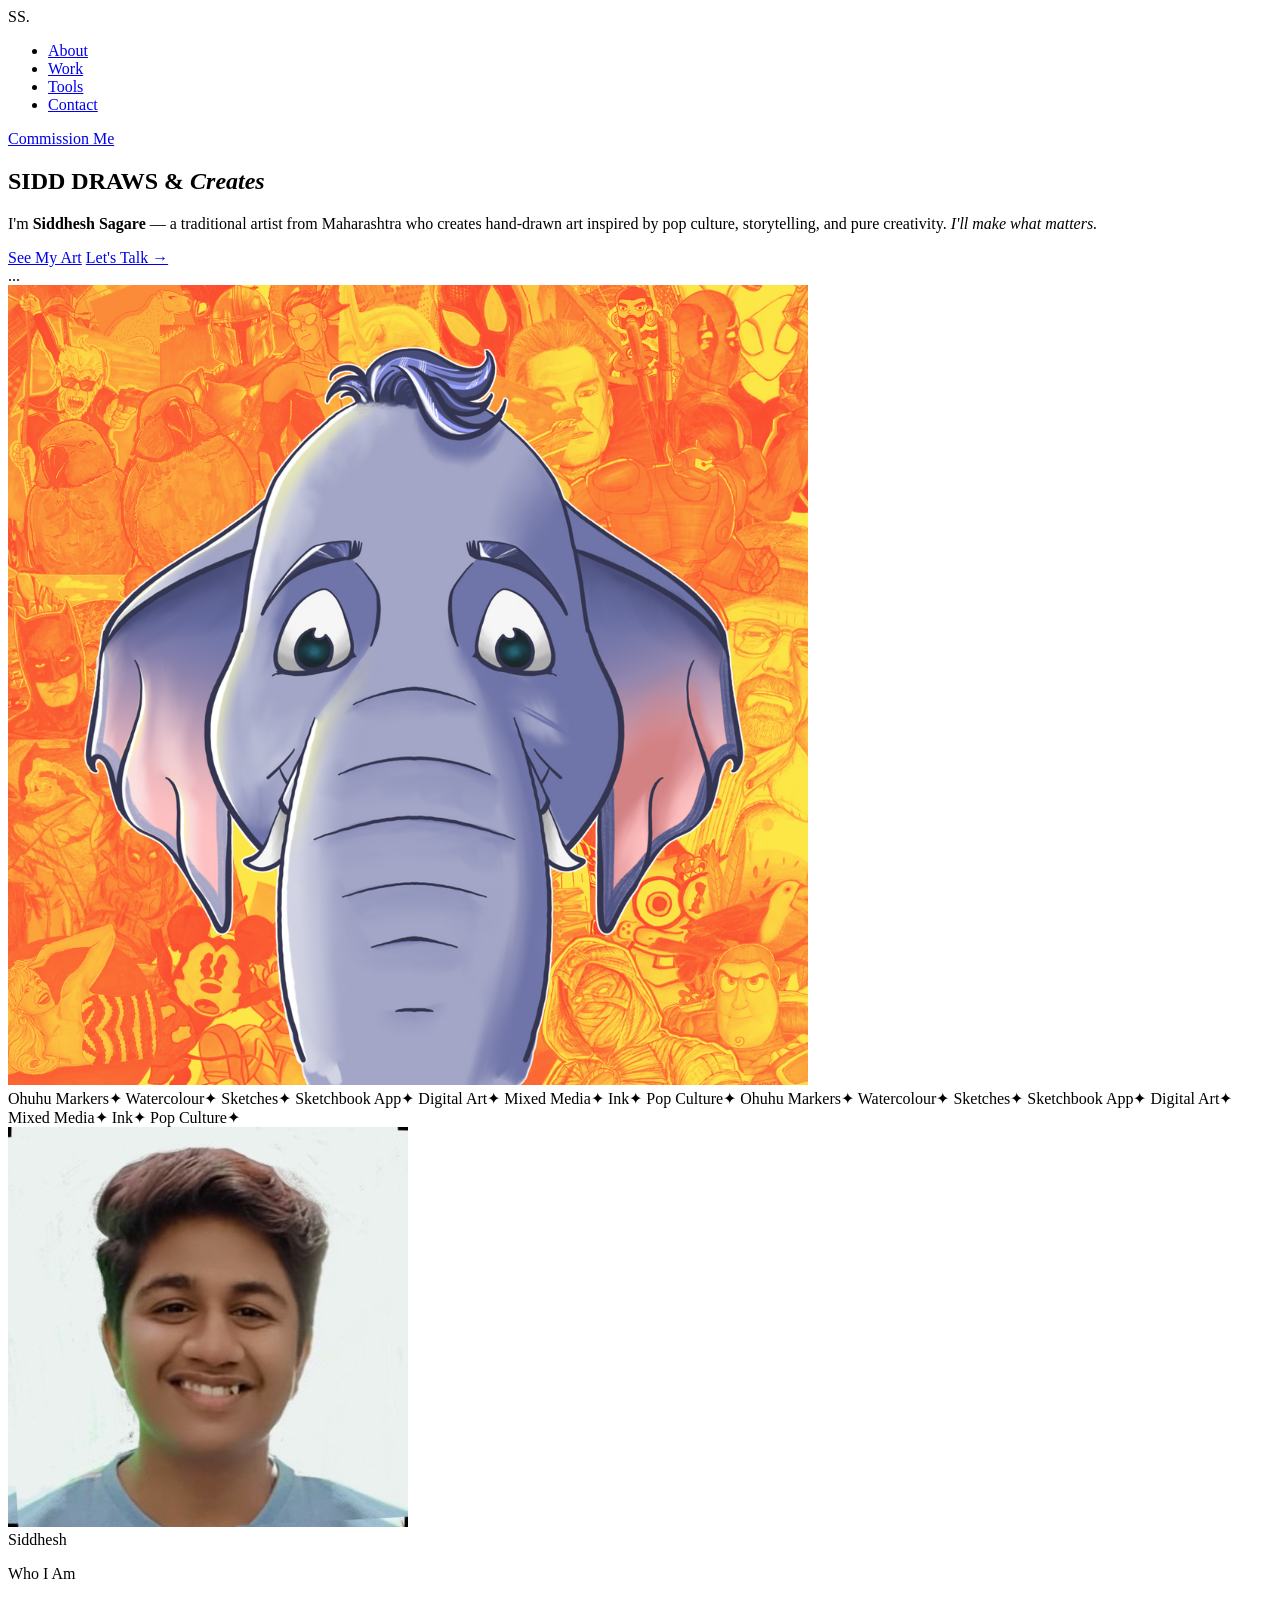
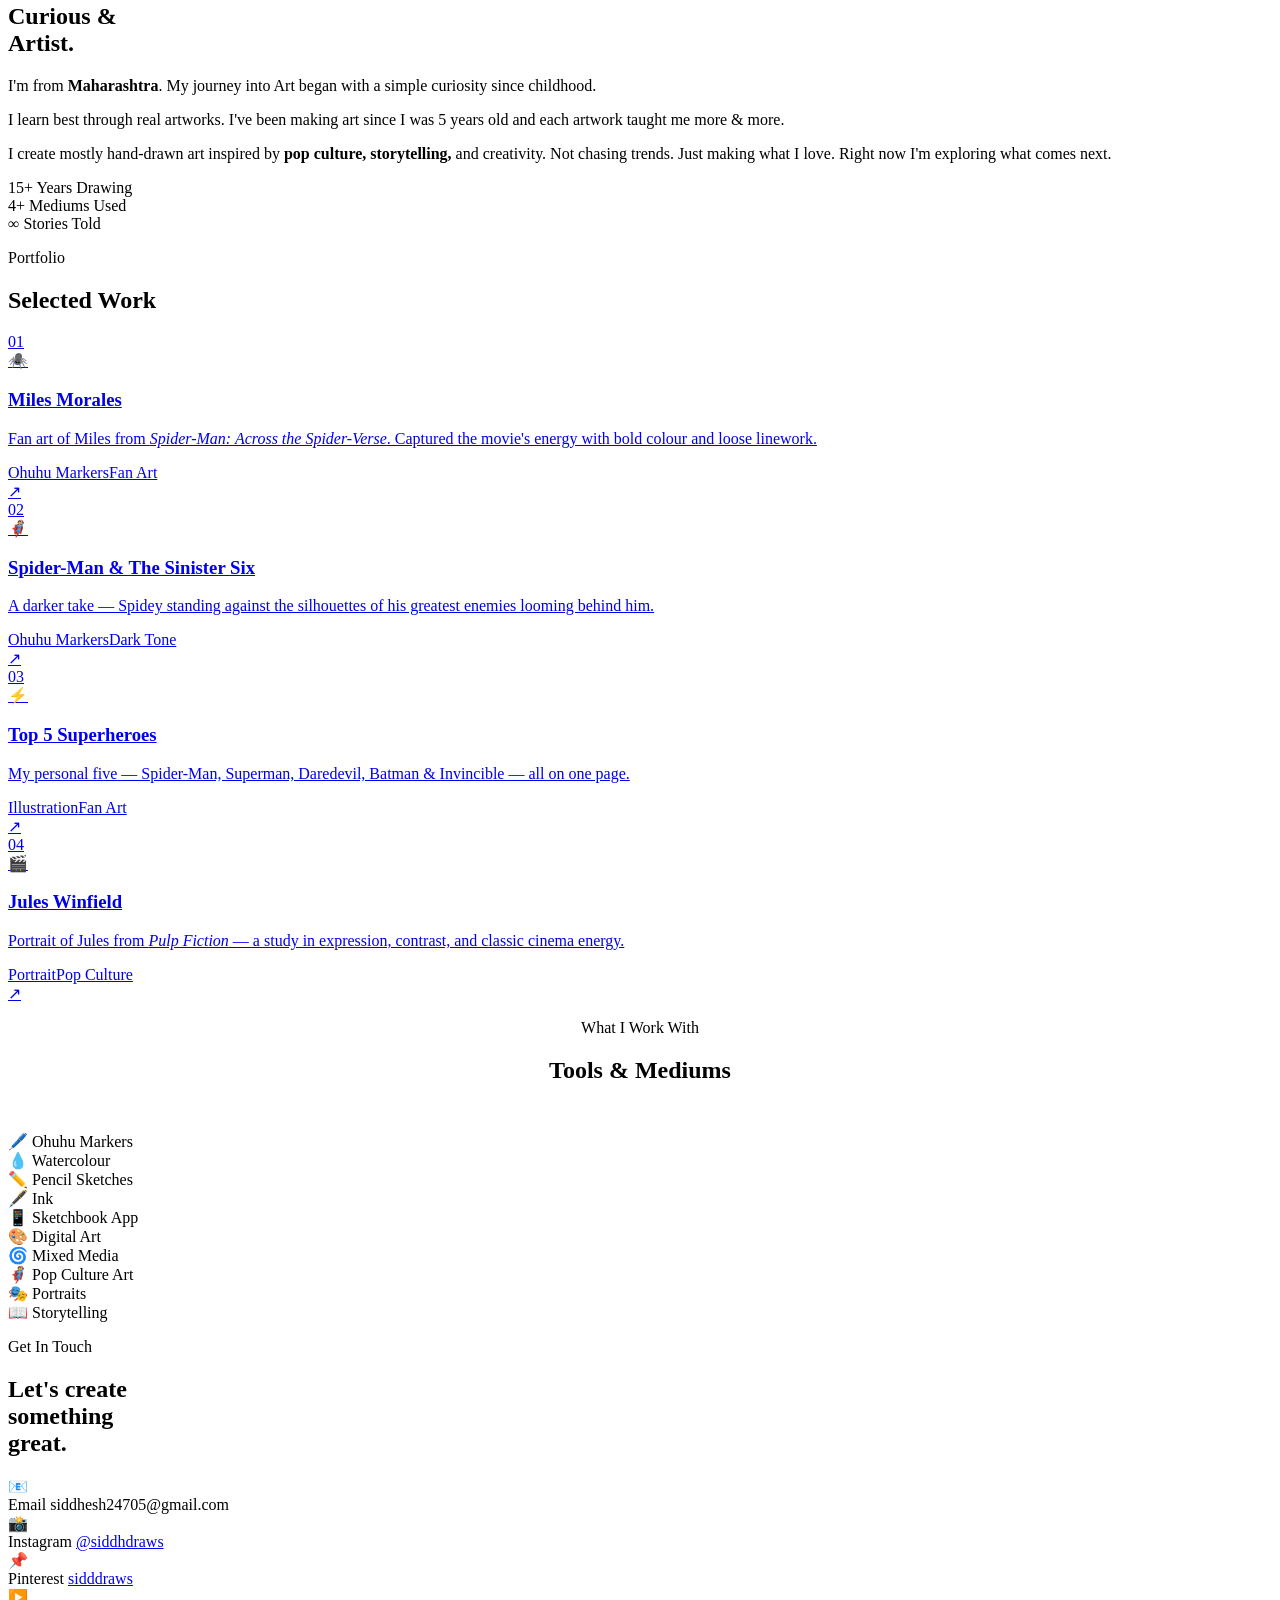
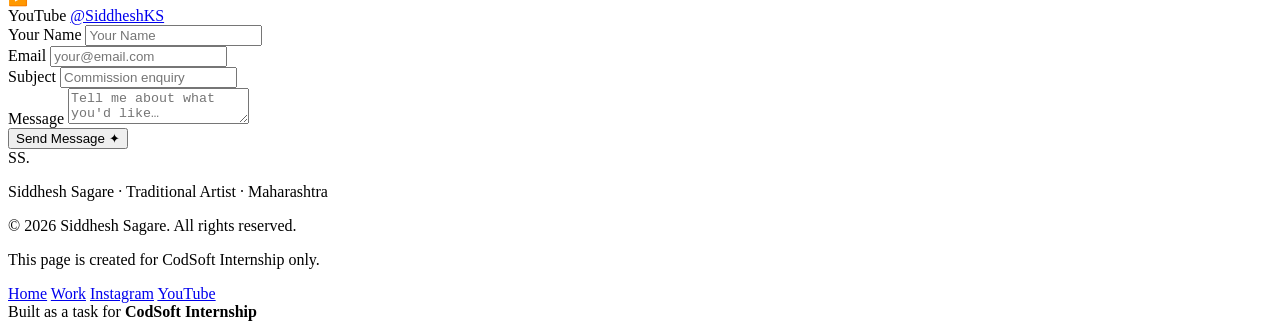
==== Task2LandingPage/index.html @ ad5e5bc5 "Add files via upload" ====
<!DOCTYPE html>
<html lang="en">
<head>
  <meta charset="UTF-8"/>
  <meta name="viewport" content="width=device-width, initial-scale=1.0"/>
  <title>Siddhesh Sagare — Artist</title>
  <link href="https://fonts.googleapis.com/css2?family=Bebas+Neue&family=Plus+Jakarta+Sans:ital,wght@0,300;0,400;0,500;0,700;1,300&display=swap" rel="stylesheet"/>
  <link rel="stylesheet" href="landing-style.css"/>
</head>
<body>

  <nav>
    <div class="nav-logo">SS<span>.</span></div>
    <ul class="nav-links">
      <li><a href="#about">About</a></li>
      <li><a href="#work">Work</a></li>
      <li><a href="#skills">Tools</a></li>
      <li><a href="#contact">Contact</a></li>
    </ul>
    <a href="#contact" class="nav-cta">Commission Me</a>
  </nav>

  <!-- Hero Section -->
  <section id="hero">
    <div class="hero-bg-blobs">
      <div class="blob blob-1"></div>
      <div class="blob blob-2"></div>
      <div class="blob blob-3"></div>
    </div>
      <h1 class="hero-title">
        <span class="line-1">SIDD</span>
        <span class="line-2">DRAWS</span>
        <span class="line-3">&amp; <em>Creates</em></span>
      </h1>
      <p class="hero-sub">
        I'm <strong>Siddhesh Sagare</strong> — a traditional artist from Maharashtra who
        creates hand-drawn art inspired by pop culture, storytelling, and pure creativity.
        <em>I'll make what matters.</em>
      </p>
      <div class="hero-actions">
        <a href="#work" class="btn btn-fill">See My Art</a>
        <a href="#contact" class="btn btn-ghost">Let's Talk →</a>
      </div>
    </div>
    <div class="hero-content">
  ...
</div>

<div class="hero-mascot">
  <img src="Sidd Draws.png" alt="Sidd's Mascot"/>
</div>

    <!-- Used duplicate for these to look seamless -->
    <div class="hero-ticker">
      <div class="ticker-track">
        <span>Ohuhu Markers</span><span>✦</span>
        <span>Watercolour</span><span>✦</span>
        <span>Sketches</span><span>✦</span>
        <span>Sketchbook App</span><span>✦</span>
        <span>Digital Art</span><span>✦</span>
        <span>Mixed Media</span><span>✦</span>
        <span>Ink</span><span>✦</span>
        <span>Pop Culture</span><span>✦</span>
        <span>Ohuhu Markers</span><span>✦</span>
        <span>Watercolour</span><span>✦</span>
        <span>Sketches</span><span>✦</span>
        <span>Sketchbook App</span><span>✦</span>
        <span>Digital Art</span><span>✦</span>
        <span>Mixed Media</span><span>✦</span>
        <span>Ink</span><span>✦</span>
        <span>Pop Culture</span><span>✦</span>
      </div>
    </div>
  </section>

  <!-- about -->
  <section id="about">
    <div class="about-left">
      <div class="about-img-wrap">
        <img src="image.jpg" alt="Siddhesh Sagare" class="about-img"/>
        <div class="img-badge">Siddhesh</div>
        <div class="img-deco-ring"></div>
      </div>
    </div>

    <div class="about-right">
      <p class="section-eyebrow">Who I Am</p>
      <h2 class="section-heading">Curious &amp; <br/><span>Artist.</span></h2>
      <p class="about-text">
        I'm from <strong>Maharashtra</strong>. My journey into Art began with a simple
        curiosity since childhood.
      </p>
      <p class="about-text">
        I learn best through real artworks. I've been making art since I was 5 years old
        and each artwork taught me more &amp; more.
      </p>
      <p class="about-text">
        I create mostly hand-drawn art inspired by <strong>pop culture, storytelling,</strong>
        and creativity. Not chasing trends. Just making what I love.
        Right now I'm exploring what comes next.
      </p>

      <div class="about-stats">
        <div class="stat">
          <span class="stat-num">15+</span>
          <span class="stat-label">Years Drawing</span>
        </div>
        <div class="stat">
          <span class="stat-num">4+</span>
          <span class="stat-label">Mediums Used</span>
        </div>
        <div class="stat">
          <span class="stat-num">∞</span>
          <span class="stat-label">Stories Told</span>
        </div>
      </div>
    </div>
  </section>

  <!-- work -->
  <section id="work">
    <div class="work-header">
      <p class="section-eyebrow">Portfolio</p>
      <h2 class="section-heading">Selected <span>Work</span></h2>
    </div>

    <div class="work-grid">

      <a href="https://pin.it/4pFc9XEiw" target="_blank" class="work-card wc-orange">
        <div class="wc-number">01</div>
        <div class="wc-emoji">🕷️</div>
        <div class="wc-body">
          <h3>Miles Morales</h3>
          <p>Fan art of Miles from <em>Spider-Man: Across the Spider-Verse</em>. Captured the movie's energy with bold colour and loose linework.</p>
          <div class="wc-tags"><span>Ohuhu Markers</span><span>Fan Art</span></div>
        </div>
        <div class="wc-arrow">↗</div>
      </a>

      <a href="https://pin.it/7Cn7TcxVR" target="_blank" class="work-card wc-purple">
        <div class="wc-number">02</div>
        <div class="wc-emoji">🦸</div>
        <div class="wc-body">
          <h3>Spider-Man &amp; The Sinister Six</h3>
          <p>A darker take — Spidey standing against the silhouettes of his greatest enemies looming behind him.</p>
          <div class="wc-tags"><span>Ohuhu Markers</span><span>Dark Tone</span></div>
        </div>
        <div class="wc-arrow">↗</div>
      </a>

      <a href="https://www.instagram.com/siddhdraws/p/DJD36uYTCyK/" target="_blank" class="work-card wc-red">
        <div class="wc-number">03</div>
        <div class="wc-emoji">⚡</div>
        <div class="wc-body">
          <h3>Top 5 Superheroes</h3>
          <p>My personal five — Spider-Man, Superman, Daredevil, Batman &amp; Invincible — all on one page.</p>
          <div class="wc-tags"><span>Illustration</span><span>Fan Art</span></div>
        </div>
        <div class="wc-arrow">↗</div>
      </a>

      <a href="https://www.instagram.com/siddhdraws/p/C-nLR69qb-f/" target="_blank" class="work-card wc-teal">
        <div class="wc-number">04</div>
        <div class="wc-emoji">🎬</div>
        <div class="wc-body">
          <h3>Jules Winfield</h3>
          <p>Portrait of Jules from <em>Pulp Fiction</em> — a study in expression, contrast, and classic cinema energy.</p>
          <div class="wc-tags"><span>Portrait</span><span>Pop Culture</span></div>
        </div>
        <div class="wc-arrow">↗</div>
      </a>

    </div>
  </section>

  <!-- skills section -->
  <section id="skills">
    <p class="section-eyebrow" style="text-align:center;">What I Work With</p>
    <h2 class="section-heading" style="text-align:center; margin-bottom:48px;">Tools &amp; Mediums</h2>
    <div class="skills-wrap">
      <div class="skill-pill sp-orange"><span>🖊️</span> Ohuhu Markers</div>
      <div class="skill-pill sp-blue"><span>💧</span> Watercolour</div>
      <div class="skill-pill sp-yellow"><span>✏️</span> Pencil Sketches</div>
      <div class="skill-pill sp-pink"><span>🖋️</span> Ink</div>
      <div class="skill-pill sp-teal"><span>📱</span> Sketchbook App</div>
      <div class="skill-pill sp-purple"><span>🎨</span> Digital Art</div>
      <div class="skill-pill sp-green"><span>🌀</span> Mixed Media</div>
      <div class="skill-pill sp-yellow"><span>🦸</span> Pop Culture Art</div>
      <div class="skill-pill sp-pink"><span>🎭</span> Portraits</div>
      <div class="skill-pill sp-orange"><span>📖</span> Storytelling</div>
    </div>
  </section>

  <!-- contact -->
  <section id="contact">
    <div class="contact-inner">
      <div class="contact-left">
        <p class="section-eyebrow">Get In Touch</p>
        <h2 class="contact-heading">Let's create<br/><span>something</span><br/>great.</h2>
        <div class="contact-details">
          <div class="cd-item">
            <span class="cd-icon">📧</span>
            <div>
              <span class="cd-label">Email</span>
              <span class="cd-val">siddhesh24705@gmail.com</span>
            </div>
          </div>
          <div class="cd-item">
            <span class="cd-icon">📸</span>
            <div>
              <span class="cd-label">Instagram</span>
              <a class="cd-val cd-link" href="https://www.instagram.com/siddhdraws/" target="_blank">@siddhdraws</a>
            </div>
          </div>
          <div class="cd-item">
            <span class="cd-icon">📌</span>
            <div>
              <span class="cd-label">Pinterest</span>
              <a class="cd-val cd-link" href="https://www.pinterest.com/sidddraws/" target="_blank">sidddraws</a>
            </div>
          </div>
          <div class="cd-item">
            <span class="cd-icon">▶️</span>
            <div>
              <span class="cd-label">YouTube</span>
              <a class="cd-val cd-link" href="https://www.youtube.com/@SiddheshKS" target="_blank">@SiddheshKS</a>
            </div>
          </div>
        </div>
      </div>

      <div class="contact-right">
        <div class="contact-form">
          <div class="form-row">
            <div class="form-group">
              <label>Your Name</label>
              <input type="text" placeholder="Your Name"/>
            </div>
            <div class="form-group">
              <label>Email</label>
              <input type="email" placeholder="your@email.com"/>
            </div>
          </div>
          <div class="form-group">
            <label>Subject</label>
            <input type="text" placeholder="Commission enquiry"/>
          </div>
          <div class="form-group">
            <label>Message</label>
            <textarea placeholder="Tell me about what you'd like…"></textarea>
          </div>
          <button class="btn btn-fill btn-full">Send Message ✦</button>
        </div>
      </div>
    </div>
  </section>

  <!-- footer -->
  <footer>
    <div class="footer-inner">
      <div class="footer-left">
        <div class="footer-logo">SS<span>.</span></div>
        <p>Siddhesh Sagare · Traditional Artist · Maharashtra</p>
        <p class="footer-copy">© 2026 Siddhesh Sagare. All rights reserved.</p>
        <p class="footer-copy">This page is created for CodSoft Internship only.</p>
      </div>
      <div class="footer-links">
        <a href="#hero">Home</a>
        <a href="#work">Work</a>
        <a href="https://www.instagram.com/siddhdraws/" target="_blank">Instagram</a>
        <a href="https://www.youtube.com/@SiddheshKS" target="_blank">YouTube</a>
      </div>
      <div class="footer-badge">
        <span>Built as a task for</span>
        <strong>CodSoft Internship</strong>
      </div>
    </div>
  </footer>

  <script src="landing-script.js"></script>
</body>
</html>
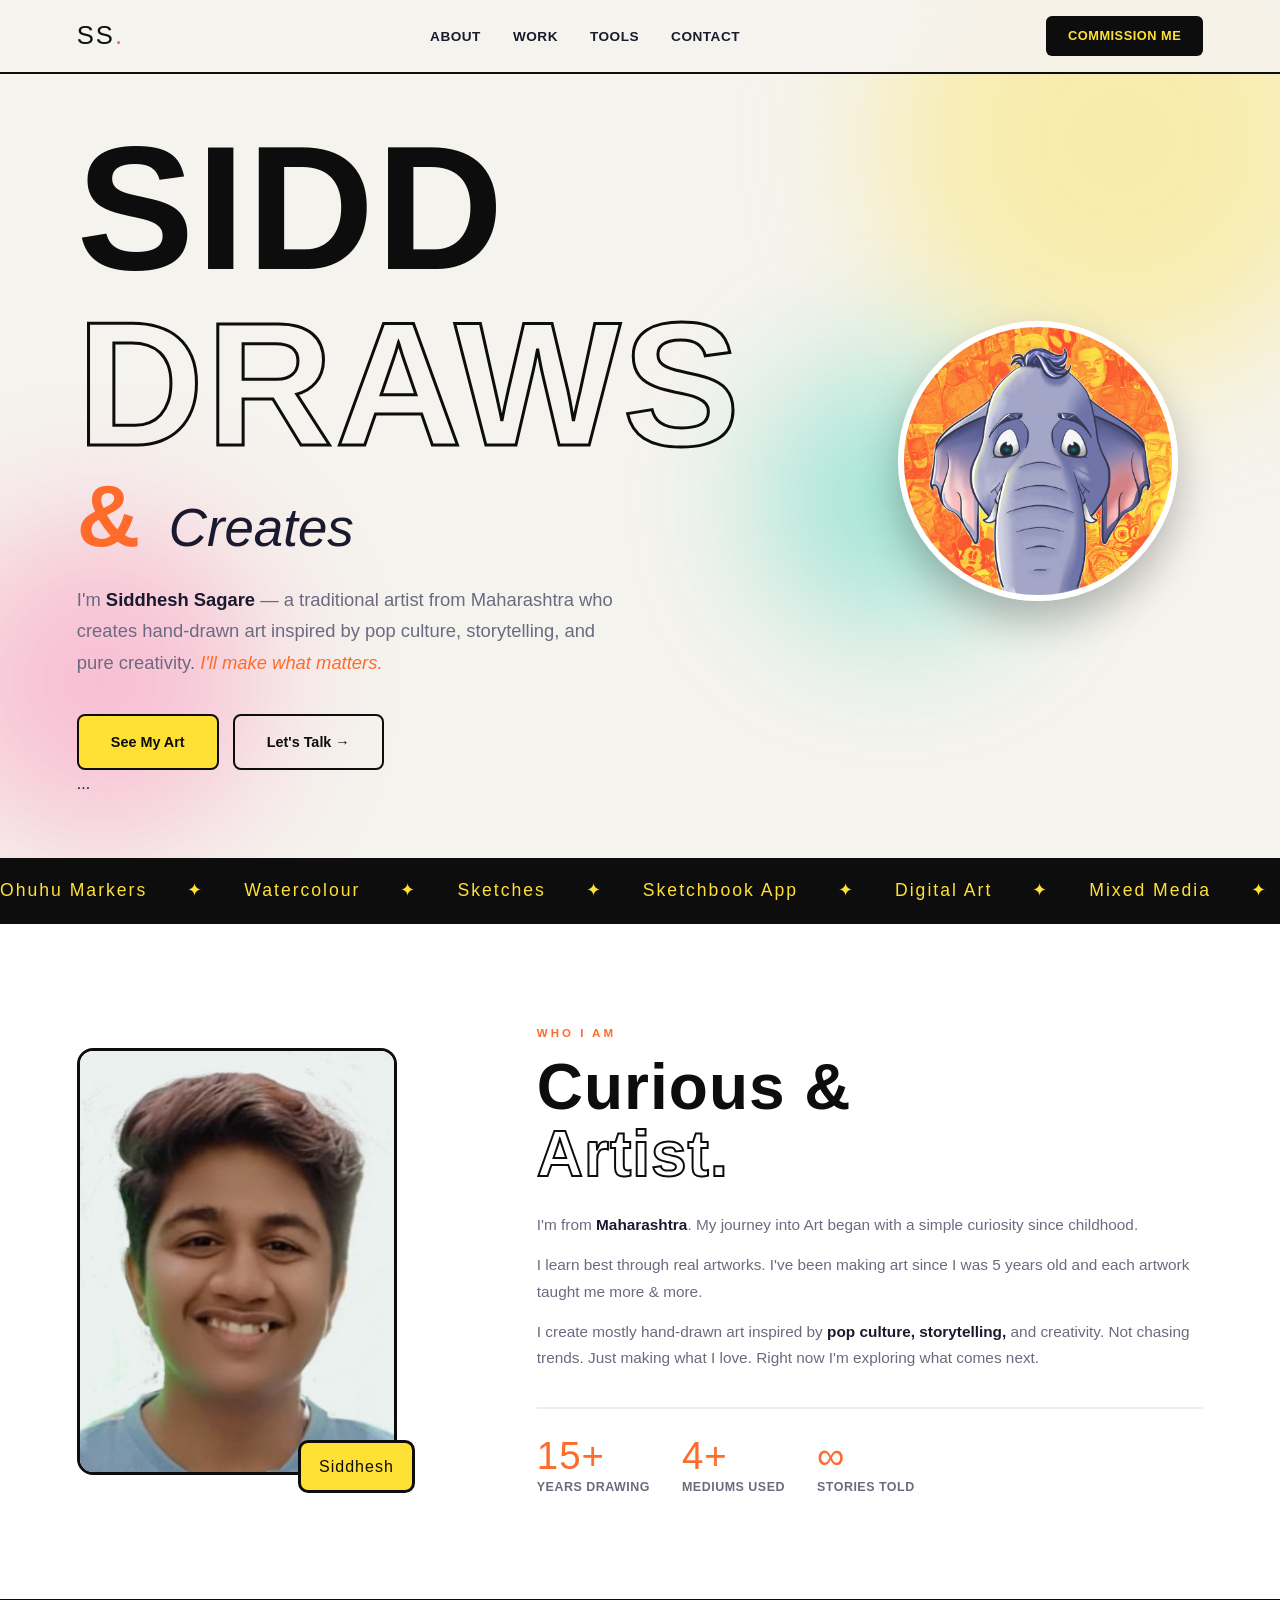
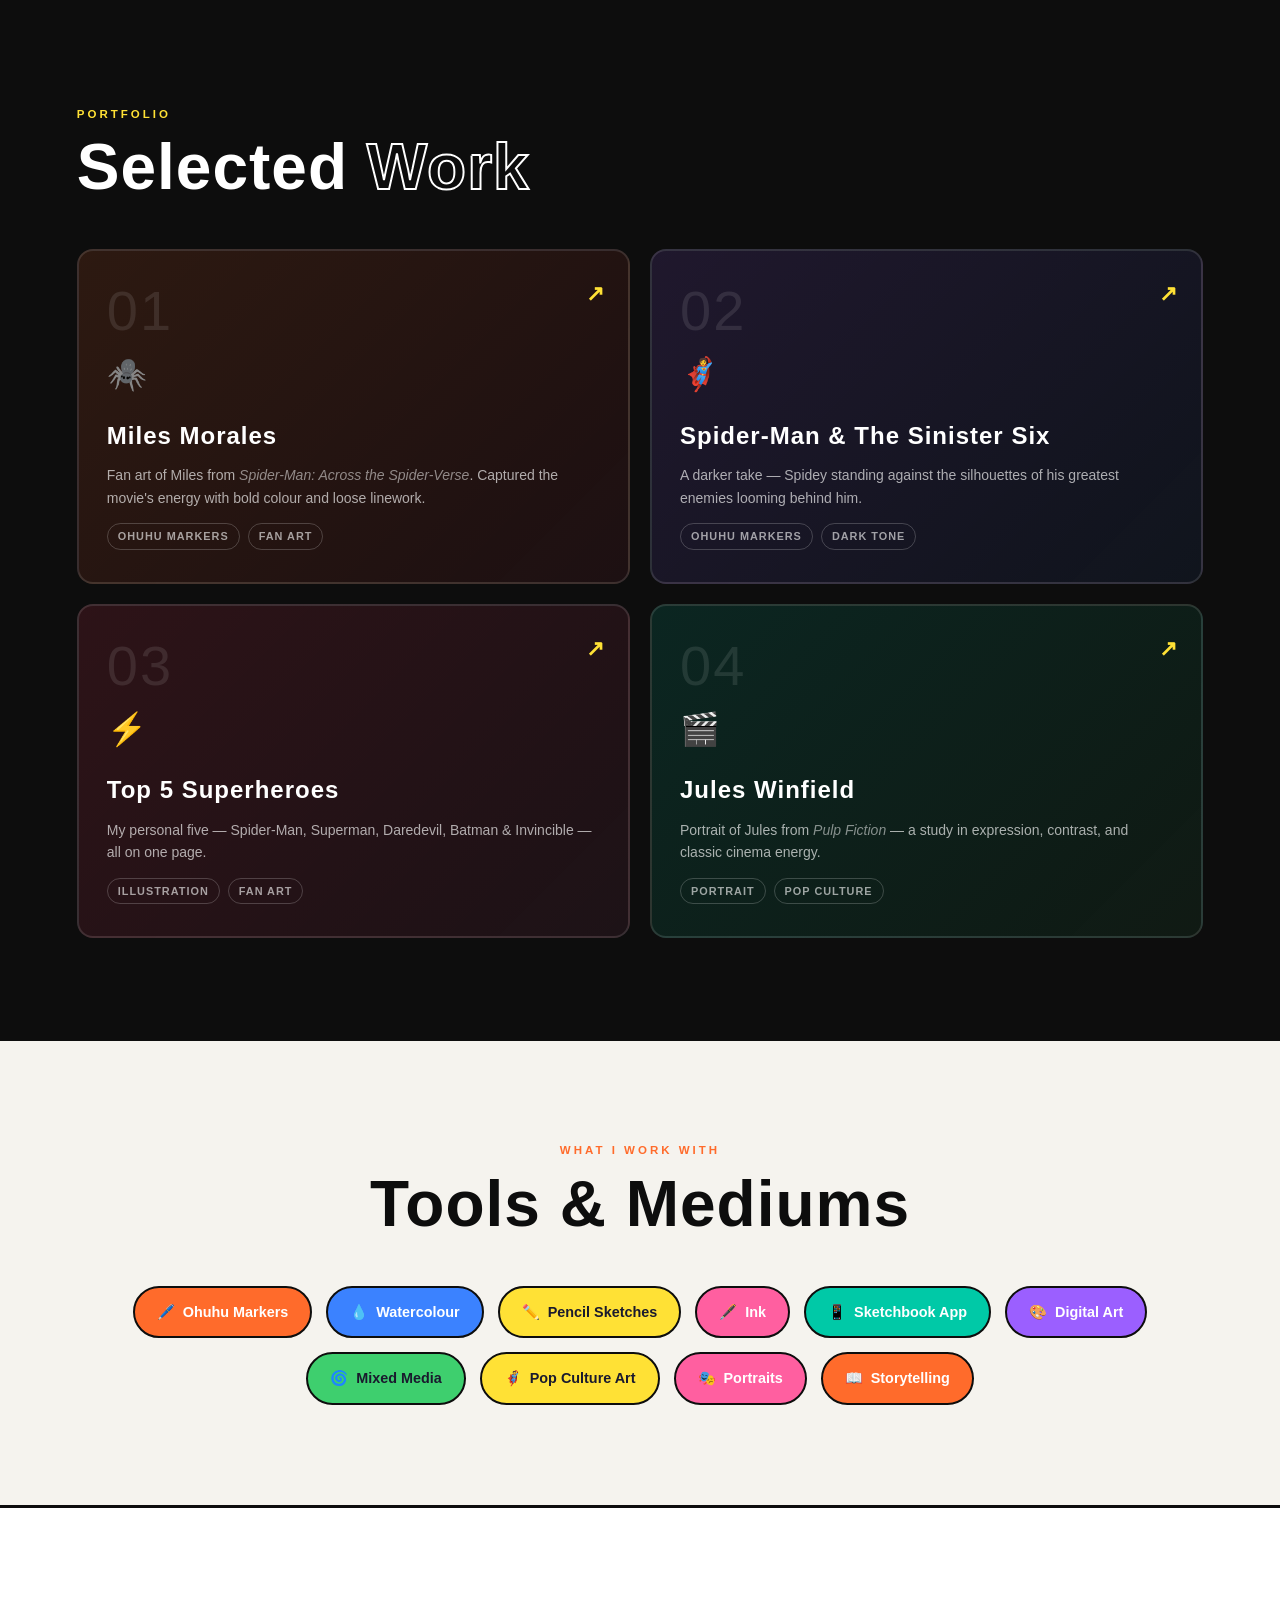
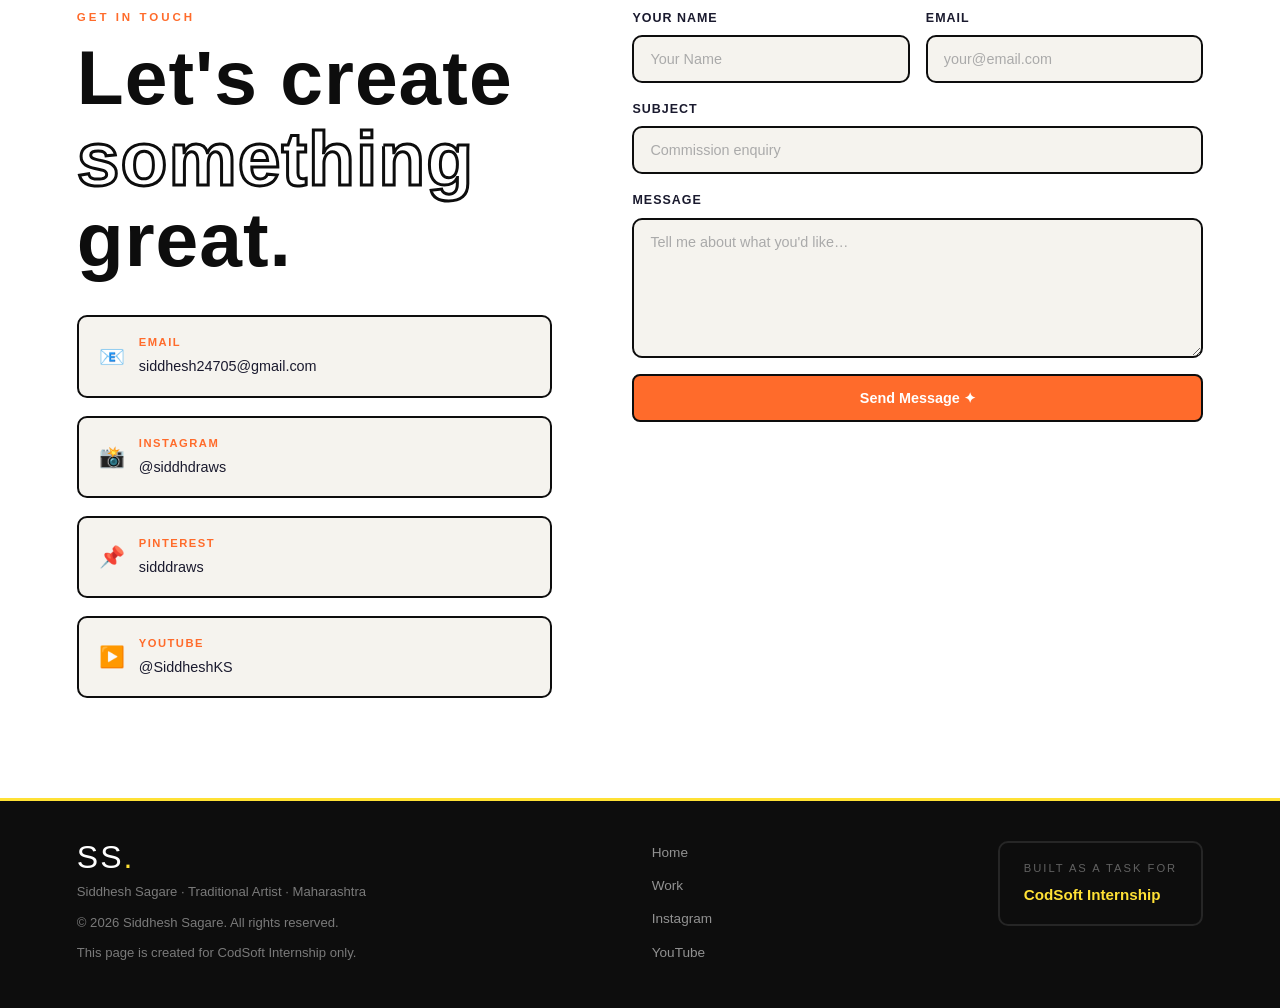
==== commit 0418d34e: "Update index.html" ====
--- a/Task2LandingPage/index.html
+++ b/Task2LandingPage/index.html
@@ -5,7 +5,7 @@
   <meta name="viewport" content="width=device-width, initial-scale=1.0"/>
   <title>Siddhesh Sagare — Artist</title>
   <link href="https://fonts.googleapis.com/css2?family=Bebas+Neue&family=Plus+Jakarta+Sans:ital,wght@0,300;0,400;0,500;0,700;1,300&display=swap" rel="stylesheet"/>
-  <link rel="stylesheet" href="landing-style.css"/>
+  <link rel="stylesheet" href="Landing-style.css"/>
 </head>
 <body>
 
@@ -277,6 +277,6 @@
     </div>
   </footer>
 
-  <script src="landing-script.js"></script>
+  <script src="Landing-script.js"></script>
 </body>
-</html>+</html>
--- a/Task2LandingPage/Landing-style.css
+++ b/Task2LandingPage/Landing-style.css
@@ -0,0 +1,585 @@
+*, *::before, *::after { margin:0; padding:0; box-sizing:border-box; }
+
+:root {
+  --white:   #ffffff;
+  --black:   #0d0d0d;
+  --off:     #f5f3ee;
+  --yellow:  #FFE135;
+  --pink:    #FF5FA0;
+  --orange:  #FF6B2B;
+  --blue:    #3B82FF;
+  --teal:    #00C9A7;
+  --purple:  #9B5FFF;
+  --green:   #3ECF6E;
+  --red:     #FF3B5C;
+  --text:    #1a1a2e;
+  --muted:   #6b6b80;
+  --ff-head: 'Bebas Neue', sans-serif;
+  --ff-body: 'Plus Jakarta Sans', sans-serif;
+  --radius:  16px;
+}
+
+html { scroll-behavior: smooth; }
+body {
+  background: var(--off);
+  color: var(--text);
+  font-family: var(--ff-body);
+  font-size: 16px;
+  line-height: 1.7;
+  overflow-x: hidden;
+}
+
+/* scrollbars */
+::-webkit-scrollbar { width: 6px; }
+::-webkit-scrollbar-track { background: var(--off); }
+::-webkit-scrollbar-thumb { background: var(--orange); border-radius: 99px; }
+
+/* reusable */
+.section-eyebrow {
+  font-family: var(--ff-body);
+  font-size: .72rem;
+  font-weight: 700;
+  letter-spacing: 3px;
+  text-transform: uppercase;
+  color: var(--orange);
+  margin-bottom: 10px;
+}
+.section-heading {
+  font-family: var(--ff-head);
+  font-size: clamp(2.4rem, 5vw, 4rem);
+  line-height: 1.05;
+  letter-spacing: 1px;
+  color: var(--black);
+  margin-bottom: 24px;
+}
+.section-heading span {
+  -webkit-text-stroke: 2px var(--black);
+  color: transparent;
+}
+
+.btn {
+  display: inline-flex; align-items: center; gap: 8px;
+  padding: 14px 32px;
+  border-radius: 8px;
+  font-family: var(--ff-body);
+  font-size: .9rem;
+  font-weight: 700;
+  text-decoration: none;
+  cursor: pointer;
+  border: 2.5px solid var(--black);
+  transition: transform .2s, box-shadow .2s;
+}
+.btn:hover { transform: translate(-3px, -3px); box-shadow: 4px 4px 0 var(--black); }
+.btn-fill { background: var(--yellow); color: var(--black); }
+.btn-ghost { background: transparent; color: var(--black); }
+.btn-full { width: 100%; justify-content: center; background: var(--orange); border-color: var(--black); color: var(--white); }
+.btn-full:hover { box-shadow: 5px 5px 0 var(--black); }
+
+/* nav */
+nav {
+  position: fixed; top: 0; left: 0; right: 0; z-index: 100;
+  display: flex; align-items: center; justify-content: space-between;
+  padding: 16px 6vw;
+  background: rgba(245, 243, 238, 0.88);
+  backdrop-filter: blur(16px);
+  border-bottom: 2px solid var(--black);
+}
+.nav-logo {
+  font-family: var(--ff-head);
+  font-size: 1.6rem;
+  letter-spacing: 2px;
+  color: var(--black);
+  line-height: 1;
+}
+.nav-logo span { color: var(--orange); }
+.nav-links { display: flex; gap: 32px; list-style: none; }
+.nav-links a {
+  text-decoration: none;
+  color: var(--text);
+  font-size: .85rem;
+  font-weight: 600;
+  letter-spacing: .5px;
+  text-transform: uppercase;
+  transition: color .2s;
+}
+.nav-links a:hover { color: var(--orange); }
+.nav-cta {
+  display: inline-block;
+  padding: 9px 22px;
+  background: var(--black);
+  color: var(--yellow);
+  font-family: var(--ff-body);
+  font-size: .8rem;
+  font-weight: 700;
+  text-decoration: none;
+  border-radius: 6px;
+  letter-spacing: .5px;
+  text-transform: uppercase;
+  transition: transform .2s, box-shadow .2s;
+}
+.nav-cta:hover { transform: translate(-2px, -2px); box-shadow: 3px 3px 0 var(--orange); }
+
+/* hero */
+#hero {
+  min-height: 100vh;
+  display: flex; flex-direction: column;
+  justify-content: center;
+  padding: 120px 6vw 0;
+  position: relative;
+  overflow: hidden;
+  background: var(--off);
+}
+
+/* animated blobs */
+.hero-bg-blobs { position: absolute; inset: 0; pointer-events: none; z-index: 0; }
+.blob {
+  position: absolute;
+  border-radius: 50%;
+  filter: blur(70px);
+  opacity: .35;
+  animation: blobFloat 8s ease-in-out infinite;
+}
+.blob-1 { width: 480px; height: 480px; background: var(--yellow); top: -100px; right: -80px; animation-delay: 0s; }
+.blob-2 { width: 320px; height: 320px; background: var(--pink); bottom: 80px; left: -60px; animation-delay: 2.5s; }
+.blob-3 { width: 260px; height: 260px; background: var(--teal); top: 40%; right: 20%; animation-delay: 5s; }
+@keyframes blobFloat {
+  0%, 100% { transform: translateY(0) scale(1); }
+  50% { transform: translateY(-30px) scale(1.05); }
+}
+
+.hero-content { position: relative; z-index: 1; max-width: 900px; }
+.hero-title {
+  display: flex; flex-direction: column;
+  line-height: 1;
+  margin-bottom: 24px;
+}
+.hero-mascot {
+  display: flex;
+  justify-content: center;
+  margin-bottom: 20px;
+}
+
+.hero-mascot img {
+  width: 120px;
+  height: 120px;
+  object-fit: cover;
+  border-radius: 50%; /* to make it circular */
+  border: 4px solid white;
+  box-shadow: 0 10px 25px rgba(0,0,0,0.2);
+}
+.hero-title .line-1 {
+  font-family: var(--ff-head);
+  font-size: clamp(5rem, 14vw, 11rem);
+  letter-spacing: 2px;
+  color: var(--black);
+  -webkit-text-stroke: 0;
+  opacity: 0;
+  animation: slideUp .5s .15s forwards;
+}
+.hero-title .line-2 {
+  font-family: var(--ff-head);
+  font-size: clamp(5rem, 14vw, 11rem);
+  letter-spacing: 2px;
+  color: transparent;
+  -webkit-text-stroke: 3px var(--black);
+  opacity: 0;
+  animation: slideUp .5s .25s forwards;
+}
+.hero-title .line-3 {
+  font-family: var(--ff-head);
+  font-size: clamp(3rem, 7vw, 5.5rem);
+  letter-spacing: 2px;
+  color: var(--orange);
+  opacity: 0;
+  animation: slideUp .5s .35s forwards;
+}
+.hero-title .line-3 em {
+  font-style: italic;
+  font-family: 'Plus Jakarta Sans', sans-serif;
+  font-size: 60%;
+  font-weight: 300;
+  color: var(--text);
+  letter-spacing: 0;
+}
+.hero-sub {
+  font-size: clamp(.95rem, 1.8vw, 1.15rem);
+  color: var(--muted);
+  max-width: 540px;
+  margin-bottom: 36px;
+  font-weight: 400;
+  opacity: 0;
+  animation: slideUp .5s .45s forwards;
+}
+.hero-sub strong { color: var(--text); font-weight: 700; }
+.hero-sub em { color: var(--orange); font-style: italic; }
+.hero-actions {
+  display: flex; gap: 14px; flex-wrap: wrap;
+  opacity: 0;
+  animation: slideUp .5s .55s forwards;
+}
+
+/* ticker */
+.hero-ticker {
+  position: relative; z-index: 1;
+  width: 100vw;
+  margin-left: -6vw;
+  margin-top: 60px;
+  padding: 16px 0;
+  background: var(--black);
+  border-top: 2px solid var(--black);
+  overflow: hidden;
+}
+.ticker-track {
+  display: flex; gap: 40px; align-items: center;
+  width: max-content;
+  animation: ticker 18s linear infinite;
+  white-space: nowrap;
+}
+.ticker-track span {
+  font-family: var(--ff-head);
+  font-size: 1.1rem;
+  letter-spacing: 2px;
+  color: var(--yellow);
+}
+@keyframes ticker { from { transform: translateX(0); } to { transform: translateX(-50%); } }
+
+/* about */
+#about {
+  display: grid;
+  grid-template-columns: 380px 1fr;
+  gap: 80px;
+  align-items: center;
+  padding: 100px 6vw;
+  background: var(--white);
+  border-top: 3px solid var(--black);
+  border-bottom: 3px solid var(--black);
+}
+.about-img-wrap {
+  position: relative;
+  width: 320px;
+}
+.about-img {
+  width: 100%;
+  aspect-ratio: 3/4;
+  object-fit: cover;
+  border-radius: var(--radius);
+  border: 3px solid var(--black);
+  display: block;
+}
+.img-badge {
+  position: absolute; bottom: -18px; right: -18px;
+  background: var(--yellow);
+  border: 3px solid var(--black);
+  border-radius: 10px;
+  padding: 10px 18px;
+  font-family: var(--ff-head);
+  font-size: 1rem;
+  letter-spacing: 1px;
+  color: var(--black);
+  font-weight: 400;
+}
+.img-deco-ring {
+  position: absolute; top: -16px; left: -16px;
+  width: 100%; height: 100%;
+  border: 3px solid var(--pink);
+  border-radius: var(--radius);
+  z-index: -1;
+}
+.about-text {
+  color: var(--muted);
+  margin-bottom: 14px;
+  font-weight: 400;
+  font-size: .96rem;
+}
+.about-text strong { color: var(--text); font-weight: 700; }
+.about-text em { font-style: italic; color: var(--orange); }
+.about-stats {
+  display: flex; gap: 32px;
+  margin-top: 36px;
+  padding-top: 28px;
+  border-top: 2px solid #eee;
+}
+.stat { display: flex; flex-direction: column; gap: 2px; }
+.stat-num {
+  font-family: var(--ff-head);
+  font-size: 2.4rem;
+  color: var(--orange);
+  line-height: 1;
+  letter-spacing: 1px;
+}
+.stat-label { font-size: .78rem; font-weight: 600; color: var(--muted); letter-spacing: .5px; text-transform: uppercase; }
+
+/* Work */
+#work {
+  padding: 100px 6vw;
+  background: var(--black);
+  border-top: 3px solid var(--black);
+}
+#work .section-eyebrow { color: var(--yellow); }
+#work .section-heading { color: var(--white); }
+#work .section-heading span { -webkit-text-stroke-color: var(--white); }
+.work-header { margin-bottom: 48px; }
+
+.work-grid { display: grid; grid-template-columns: 1fr 1fr; gap: 20px; }
+.work-card {
+  display: flex; flex-direction: column;
+  border: 2px solid rgba(255,255,255,.12);
+  border-radius: var(--radius);
+  padding: 32px 28px;
+  text-decoration: none;
+  color: var(--white);
+  position: relative;
+  overflow: hidden;
+  transition: transform .25s, box-shadow .25s, border-color .25s;
+  cursor: pointer;
+}
+.work-card:hover { transform: translate(-4px, -4px); box-shadow: 6px 6px 0 var(--yellow); border-color: var(--yellow); }
+.wc-orange { background: linear-gradient(135deg, #ff6b2b22, #ff3b5c11); }
+.wc-purple { background: linear-gradient(135deg, #9b5fff22, #3b82ff11); }
+.wc-red    { background: linear-gradient(135deg, #ff3b5c22, #ff5fa011); }
+.wc-teal   { background: linear-gradient(135deg, #00c9a722, #3ecf6e11); }
+
+.wc-number {
+  font-family: var(--ff-head);
+  font-size: 3.5rem;
+  line-height: 1;
+  color: rgba(255,255,255,.1);
+  margin-bottom: 8px;
+  letter-spacing: 2px;
+}
+.wc-emoji { font-size: 2rem; margin-bottom: 14px; }
+.wc-body { flex: 1; }
+.wc-body h3 {
+  font-family: var(--ff-head);
+  font-size: 1.5rem;
+  letter-spacing: 1px;
+  margin-bottom: 8px;
+  color: var(--white);
+}
+.wc-body p { font-size: .875rem; color: rgba(255,255,255,.65); line-height: 1.6; }
+.wc-body p em { color: rgba(255,255,255,.5); font-style: italic; }
+.wc-tags { display: flex; gap: 8px; flex-wrap: wrap; margin-top: 14px; }
+.wc-tags span {
+  font-size: .68rem;
+  font-weight: 700;
+  letter-spacing: 1px;
+  text-transform: uppercase;
+  padding: 3px 10px;
+  border: 1px solid rgba(255,255,255,.2);
+  border-radius: 99px;
+  color: rgba(255,255,255,.6);
+}
+.wc-arrow {
+  position: absolute; top: 24px; right: 24px;
+  font-size: 1.4rem;
+  color: var(--yellow);
+  font-weight: 700;
+  transition: transform .2s;
+}
+.work-card:hover .wc-arrow { transform: translate(3px, -3px); }
+
+/* skills */
+#skills {
+  padding: 100px 6vw;
+  background: var(--off);
+  border-top: 3px solid var(--black);
+  border-bottom: 3px solid var(--black);
+}
+.skills-wrap {
+  display: flex; flex-wrap: wrap; gap: 14px;
+  justify-content: center;
+}
+.skill-pill {
+  display: inline-flex; align-items: center; gap: 8px;
+  padding: 12px 22px;
+  border: 2.5px solid var(--black);
+  border-radius: 99px;
+  font-weight: 700;
+  font-size: .9rem;
+  transition: transform .2s, box-shadow .2s;
+  cursor: default;
+}
+.skill-pill:hover { transform: translate(-2px, -2px); box-shadow: 4px 4px 0 var(--black); }
+.sp-yellow { background: var(--yellow); }
+.sp-pink   { background: var(--pink);   color: var(--white); }
+.sp-orange { background: var(--orange); color: var(--white); }
+.sp-green  { background: var(--green); }
+.sp-blue   { background: var(--blue);   color: var(--white); }
+.sp-purple { background: var(--purple); color: var(--white); }
+.sp-teal   { background: var(--teal);   color: var(--white); }
+
+/* contact */
+#contact {
+  padding: 100px 6vw;
+  background: var(--white);
+}
+.contact-inner {
+  display: grid;
+  grid-template-columns: 1fr 1.2fr;
+  gap: 80px;
+  align-items: start;
+}
+.contact-heading {
+  font-family: var(--ff-head);
+  font-size: clamp(2.8rem, 6vw, 5rem);
+  line-height: 1.05;
+  letter-spacing: 1px;
+  color: var(--black);
+  margin-bottom: 36px;
+}
+.contact-heading span {
+  color: transparent;
+  -webkit-text-stroke: 3px var(--black);
+}
+.contact-details { display: flex; flex-direction: column; gap: 18px; }
+.cd-item {
+  display: flex; align-items: center; gap: 14px;
+  padding: 16px 20px;
+  background: var(--off);
+  border: 2px solid var(--black);
+  border-radius: 10px;
+  transition: transform .2s, box-shadow .2s;
+}
+.cd-item:hover { transform: translate(-3px, -3px); box-shadow: 4px 4px 0 var(--black); }
+.cd-icon { font-size: 1.3rem; }
+.cd-label { display: block; font-size: .7rem; font-weight: 700; text-transform: uppercase; letter-spacing: 1.5px; color: var(--orange); }
+.cd-val { font-size: .9rem; font-weight: 500; color: var(--text); }
+.cd-link { text-decoration: none; color: var(--text); transition: color .2s; }
+.cd-link:hover { color: var(--orange); }
+
+.contact-form { display: flex; flex-direction: column; gap: 16px; }
+.form-row { display: grid; grid-template-columns: 1fr 1fr; gap: 16px; }
+.form-group { display: flex; flex-direction: column; gap: 6px; }
+.form-group label { font-size: .78rem; font-weight: 700; text-transform: uppercase; letter-spacing: 1px; color: var(--text); }
+.form-group input,
+.form-group textarea {
+  background: var(--off);
+  border: 2.5px solid var(--black);
+  border-radius: 10px;
+  padding: 14px 16px;
+  font-family: var(--ff-body);
+  font-size: .9rem;
+  color: var(--text);
+  outline: none;
+  transition: border-color .2s, box-shadow .2s;
+}
+.form-group input:focus,
+.form-group textarea:focus { border-color: var(--orange); box-shadow: 3px 3px 0 var(--orange); }
+.form-group input::placeholder,
+.form-group textarea::placeholder { color: #aaa; }
+.form-group textarea { resize: vertical; min-height: 140px; }
+
+/* footer */
+footer {
+  background: var(--black);
+  border-top: 3px solid var(--yellow);
+  padding: 40px 6vw;
+}
+.footer-inner {
+  display: flex; align-items: flex-start; justify-content: space-between;
+  flex-wrap: wrap; gap: 32px;
+}
+.footer-logo {
+  font-family: var(--ff-head);
+  font-size: 2rem;
+  color: var(--white);
+  letter-spacing: 2px;
+  line-height: 1;
+  margin-bottom: 8px;
+}
+.footer-logo span { color: var(--yellow); }
+.footer-left p { font-size: .82rem; color: rgba(255,255,255,.45); margin-bottom: 4px; }
+.footer-copy { margin-top: 8px !important; }
+.footer-links { display: flex; flex-direction: column; gap: 10px; }
+.footer-links a {
+  color: rgba(255,255,255,.55);
+  text-decoration: none;
+  font-size: .85rem;
+  font-weight: 500;
+  transition: color .2s;
+}
+.footer-links a:hover { color: var(--yellow); }
+.footer-badge {
+  display: flex; flex-direction: column; gap: 4px;
+  padding: 16px 24px;
+  border: 2px solid rgba(255,255,255,.1);
+  border-radius: 10px;
+  align-self: flex-start;
+}
+.footer-badge span { font-size: .7rem; text-transform: uppercase; letter-spacing: 2px; color: rgba(255,255,255,.35); }
+.footer-badge strong { font-size: .95rem; color: var(--yellow); }
+
+/* animations */
+@keyframes slideUp {
+  from { opacity: 0; transform: translateY(28px); }
+  to   { opacity: 1; transform: translateY(0); }
+}
+@keyframes slideDown {
+  from { opacity: 0; transform: translateY(-16px); }
+  to   { opacity: 1; transform: translateY(0); }
+}
+
+/* scroll reveal */
+.reveal { opacity: 1; transform: translateY(0); transition: opacity .55s, transform .55s; }
+.js-ready .reveal { opacity: 0; transform: translateY(28px); }
+.js-ready .reveal.in { opacity: 1; transform: translateY(0); }
+
+/* responsive */
+@media(max-width: 900px) {
+  #about { grid-template-columns: 1fr; gap: 48px; }
+  .about-left { display: flex; justify-content: center; }
+  .contact-inner { grid-template-columns: 1fr; gap: 48px; }
+  .work-grid { grid-template-columns: 1fr; }
+}
+@media(max-width: 640px) {
+  .nav-links { display: none; }
+  .hero-title .line-1,
+  .hero-title .line-2 { font-size: clamp(3.5rem, 18vw, 7rem); }
+  .form-row { grid-template-columns: 1fr; }
+  .footer-inner { flex-direction: column; }
+}
+/* Elephant mascot */
+
+#hero {
+  position: relative;
+}
+
+.hero-mascot {
+  position: absolute;
+  right: 8%;
+  top: 50%;
+  transform: translateY(-50%);
+}
+
+.hero-mascot img {
+  width: 280px;
+  height: 280px;
+  object-fit: cover;
+  border-radius: 50%;
+  border: 6px solid white;
+  box-shadow: 0 20px 40px rgba(0,0,0,0.25);
+}
+
+.hero-content {
+  max-width: 55%;
+}
+@media (max-width: 768px) {
+
+  .hero-mascot {
+    position: static;          /* to remove absolute */
+    transform: none;
+    margin: 20px auto;
+    display: flex;
+    justify-content: center;
+  }
+
+  .hero-mascot img {
+    width: 160px;
+    height: 160px;
+  }
+
+  .hero-content {
+    max-width: 100%;
+    text-align: center;
+  }
+}
